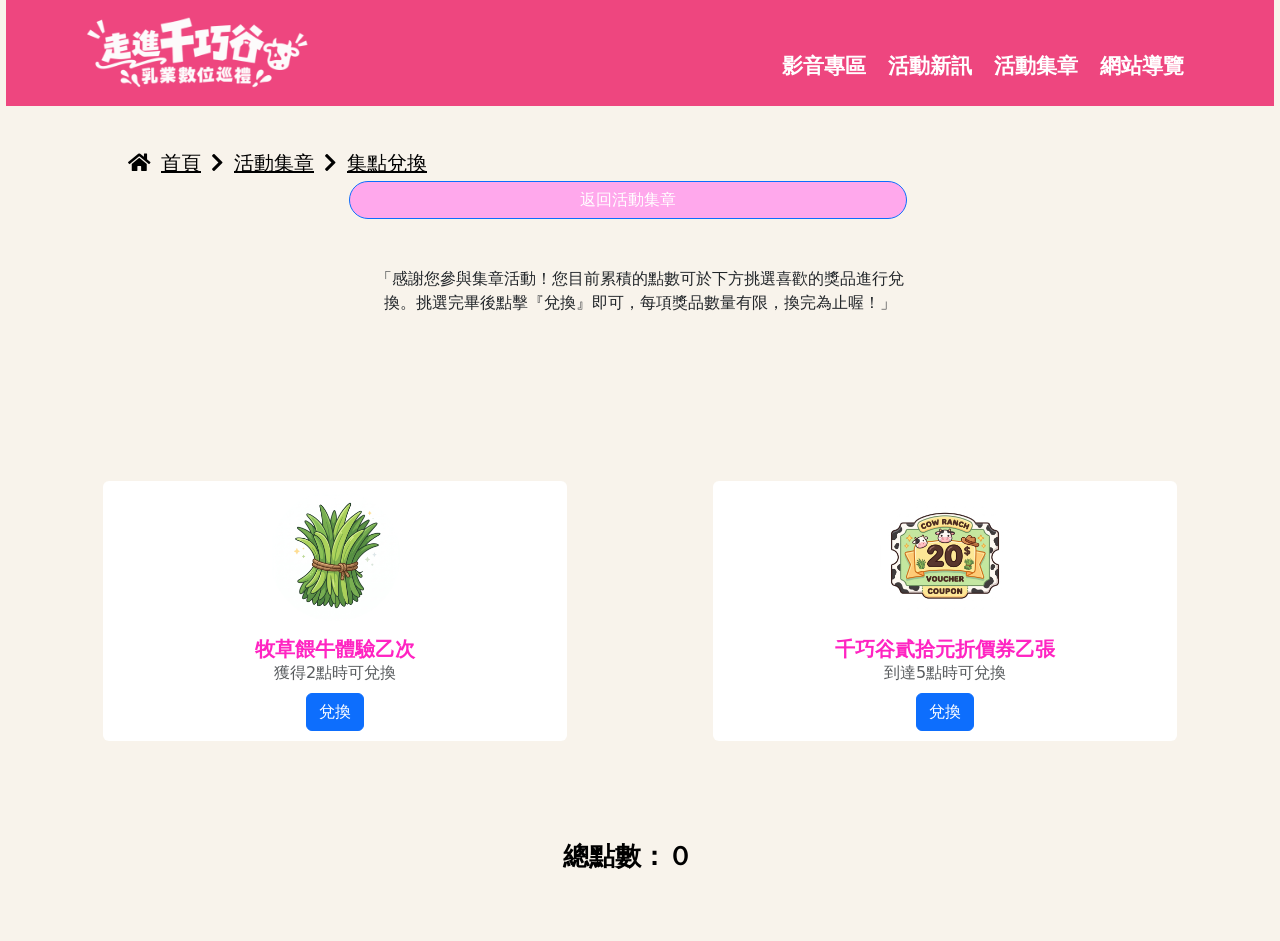
==== CollectSeals.html @ c620ddb9 "Add files via upload" ====
<!DOCTYPE html>
<html data-bs-theme="light" lang="zh">

<head>
    <meta charset="utf-8">
    <meta name="viewport" content="width=device-width, initial-scale=1.0, shrink-to-fit=no">
    <title>test</title>
    <link rel="stylesheet" href="assets/bootstrap/css/bootstrap.min.css">
    <link rel="stylesheet" href="https://fonts.googleapis.com/css?family=Alatsi&amp;display=swap">
    <link rel="stylesheet" href="https://fonts.googleapis.com/css?family=Aoboshi+One&amp;display=swap">
    <link rel="stylesheet" href="assets/css/Font%20Awesome%205%20Brands.css">
    <link rel="stylesheet" href="assets/css/Font%20Awesome%205%20Free.css">
    <link rel="stylesheet" href="assets/fonts/fontawesome-all.min.css">
    <link rel="stylesheet" href="assets/css/bootstrap/css/bootstrap.min.css">
    <link rel="stylesheet" href="assets/css/fonts/fontawesome-all.min.css">
    <link rel="stylesheet" href="assets/css/css/Hero-Clean-images.css">
    <link rel="stylesheet" href="assets/css/css/Navigation-Menu.css">
    <link rel="stylesheet" href="assets/css/Navbar-Right-Links-icons.css">
    <link rel="stylesheet" href="assets/css/Team-images.css">
</head>

<body style="background: rgb(248,243,235);">
    <nav class="navbar navbar-expand-md py-3" style="background: rgb(238,70,127);width: 99vw;padding: 0;height: auto;border-color: rgb(244,47,47);margin-left: auto;margin-right: auto;">
        <div class="container"><a class="navbar-brand" href="https://martek720.com.tw/front/discount.html?id=23" style="padding: 0px;margin: 0px;"><img src="assets/img/BB528354-3C4B-4AE4-B248-786873.png" style="margin: auto;width: 100%;height: auto;" width="290" height="94"></a>
            <div class="collapse navbar-collapse" id="navcol-3">
                <ul class="navbar-nav ms-auto">
                    <li class="nav-item text-end d-xxl-flex justify-content-xxl-end" style="border-right-style:none;position:relative;display:block;font-family:'Aoboshi One', serif;color:#ffffff;margin:3px;margin-left:auto;text-align:right;font-size:21px;font-weight:bold;"><a class="nav-link text-end d-xxl-flex justify-content-xxl-end" href="https://martek720.com.tw/front/video.html?id=23" style="border-right-style:none;font-family:'Aoboshi One', serif;color:#ffffff;margin:3px;margin-left:auto;text-align:right;font-size:21px;font-weight:bold;">影音專區</a></li>
                    <li class="nav-item text-end d-xxl-flex justify-content-xxl-end" style="border-right-style:none;position:relative;display:block;font-family:'Aoboshi One', serif;color:#ffffff;margin:3px;margin-left:auto;text-align:right;font-size:21px;font-weight:bold;"><a class="nav-link text-end d-xxl-flex justify-content-xxl-end" href="https://martek720.com.tw/front/discount.html?id=23" style="border-right-style:none;font-family:'Aoboshi One', serif;color:#ffffff;margin:3px;margin-left:auto;text-align:right;font-size:21px;font-weight:bold;">活動新訊</a></li>
                    <li class="nav-item text-end d-xxl-flex justify-content-xxl-end" style="border-right-style:none;position:relative;display:block;font-family:'Aoboshi One', serif;color:#ffffff;margin:3px;margin-left:auto;text-align:right;font-size:21px;font-weight:bold;"><a class="nav-link text-end d-xxl-flex justify-content-xxl-end" href="index.html" style="border-right-style:none;font-family:'Aoboshi One', serif;color:#ffffff;text-align:right;margin:3px;margin-left:auto;font-size:21px;font-weight:bold;">活動集章</a></li>
                    <li class="nav-item text-end d-xxl-flex justify-content-xxl-end" style="border-right-style: none;position: relative;display: block;font-family: 'Aoboshi One', serif;color: #ffffff;margin: 3px;margin-left: auto;text-align: right;font-size: 21px;font-weight: bold;"><a class="nav-link active text-end d-xxl-flex justify-content-xxl-end" href="https://martek720.com.tw/front/sitemap.html?id=23" style="font-family:'Aoboshi One', serif;border-right-style:none;margin:3px;margin-left:auto;text-align:right;color:#ffffff;font-size:21px;font-weight:bold;">網站導覽</a></li>
                </ul>
            </div>
        </div>
    </nav>
    <div class="row" style="height: 75px;background: rgba(255,255,255,0);border-color: rgba(255,255,255,0);width: 100vw;">
        <div class="col" style="width:70%;max-width:70%;margin-left:10%;margin-top:41px;background:rgba(255,255,255,0);border-color:rgba(255,255,255,0);"><i class="fas fa-home" style="color:rgb(0,0,0);font-size:20px;margin-right:10px;"></i><span style="width:30%;color:rgb(0,0,0);margin:0;height:30%;"><a href="https://martek720.com.tw/front/index.html?id=23" style="color:rgb(0,0,0);font-family:'Aoboshi One', serif;font-size:20px;">首頁</a></span><i class="fas fa-chevron-right" style="color:rgb(0,0,0);font-size:20px;margin-right:10px;margin-left:10px;"></i><a href="index.html" style="color:rgb(0,0,0);font-family:'Aoboshi One', serif;font-size:20px;">活動集章</a><i class="fas fa-chevron-right" style="color:rgb(0,0,0);font-size:20px;margin-right:10px;margin-left:10px;"></i><a href="index.html" style="color:rgb(0,0,0);font-family:'Aoboshi One', serif;font-size:20px;">集點兌換</a></div>
    </div>
    <div class="col">
        <div class="row" style="padding-right: 0;padding-left: 0;width: 100vw;">
            <div class="col" style="text-align: center;padding: 0;width: 100vw;">
                <div class="container">
                    <div class="row">
                        <div class="col"><a class="btn btn-primary" role="button" style="width: 50%;border-radius: 143px;background: rgb(255,168,236);" href="index.html">返回活動集章</a></div>
                    </div>
                </div>
            </div>
        </div>
    </div>
    <div class="container py-4 py-xl-5" style="padding: 0px;text-align: center;">
        <div class="row mb-4 mb-lg-5">
            <div class="col-md-8 col-xl-6 text-center mx-auto">
                <p class="w-lg-50">「感謝您參與集章活動！您目前累積的點數可於下方挑選喜歡的獎品進行兌換。挑選完畢後點擊『兌換』即可，每項獎品數量有限，換完為止喔！」</p>
            </div>
        </div>
    </div>
    <div class="row gy-4 row-cols-2 row-cols-md-4" style="text-align: center;margin: auto;padding: 30px;">
        <div class="col" style="margin-left: auto;margin-right: auto;width: 40%;">
            <div class="card border-0 shadow-none" style="padding: 10px;">
                <div class="card-body text-center d-flex flex-column align-items-center p-0"><img class="rounded-circle mb-3 fit-cover" width="130" height="130" src="assets/img/Gemini_Generated_Image_6zfkbk6zfkbk6zfk.jpg">
                    <h5 class="fw-bold card-title mb-0" style="color: rgb(255,36,194);">牧草餵牛體驗乙次</h5>
                    <p class="text-muted card-text mb-2" style="margin: 0;">獲得2點時可兌換</p>
                    <ul class="list-inline fs-6 text-muted w-100 mb-0">
                        <li class="list-inline-item text-center">
                            <div class="d-flex flex-column align-items-center"><button class="btn btn-primary" type="button" data-bs-toggle="modal" data-bs-target="#modalInstrucciones" style="margin: auto;">兌換</button>
                                <div class="row">
                                    <div class="col">
                                        <div class="modal fade" role="dialog" tabindex="-1" id="modalInstrucciones">
                                            <div class="modal-dialog" role="document">
                                                <div class="modal-content">
                                                    <div class="modal-header" style="padding: 20px;">
                                                        <h3 class="text-primary">牧草乙份</h3><button class="btn-close" type="button" aria-label="Close" data-bs-dismiss="modal"></button>
                                                    </div>
                                                    <div class="modal-body" style="padding: 20px;">
                                                        <div class="row">
                                                            <div class="col padMar margenesCajas">
                                                                <p class="margenesCajas text-center">是否要兌換</p>
                                                            </div>
                                                        </div>
                                                    </div>
                                                    <div class="modal-footer" style="padding: 20px;text-align: center;margin: auto;">
                                                        <div class="row">
                                                            <div class="col-12 col-sm-8 col-md-9 col-lg-9 col-xl-9" style="margin: auto;text-align: center;">
                                                                <p style="margin: auto;text-align: center;">兌換完成請出示畫面</p>
                                                            </div>
                                                            <div class="col-12 col-sm-2 col-md-3 col-lg-3 text-center"><a class="btn btn-primary" role="button" href="cow_grass.html" style="width: 160%;">兌換</a></div>
                                                        </div>
                                                    </div>
                                                </div>
                                            </div>
                                        </div>
                                    </div>
                                </div>
                            </div>
                        </li>
                    </ul>
                </div>
            </div>
        </div>
        <div class="col" style="margin-right: auto;margin-left: auto;width: 40%;">
            <div class="card border-0 shadow-none" style="margin-right: auto;margin-left: auto;padding: 10px;">
                <div class="card-body text-center d-flex flex-column align-items-center p-0"><img class="rounded-circle mb-3 fit-cover" width="130" height="130" src="assets/img/Gemini_Generated_Image_sua3kmsua3kmsua3.jpg">
                    <h5 class="fw-bold card-title mb-0" style="color: rgb(255,36,194);">千巧谷貳拾元折價券乙張</h5>
                    <p class="text-muted card-text mb-2">到達5點時可兌換</p>
                    <ul class="list-inline fs-6 text-muted w-100 mb-0">
                        <li class="list-inline-item text-center">
                            <div class="d-flex flex-column align-items-center"><button class="btn btn-primary" type="button" data-bs-toggle="modal" data-bs-target="#modalInstrucciones-2" style="margin: auto;">兌換</button>
                                <div class="row">
                                    <div class="col">
                                        <div class="modal fade" role="dialog" tabindex="-1" id="modalInstrucciones-2">
                                            <div class="modal-dialog" role="document">
                                                <div class="modal-content">
                                                    <div class="modal-header" style="padding: 20px;">
                                                        <h3 class="text-primary">折價卷乙份</h3><button class="btn-close" type="button" aria-label="Close" data-bs-dismiss="modal"></button>
                                                    </div>
                                                    <div class="modal-body" style="padding: 20px;">
                                                        <div class="row">
                                                            <div class="col padMar margenesCajas">
                                                                <p class="margenesCajas text-center">是否要兌換</p>
                                                            </div>
                                                        </div>
                                                    </div>
                                                    <div class="modal-footer" style="padding: 20px;text-align: center;margin: auto;">
                                                        <div class="row">
                                                            <div class="col-12 col-sm-8 col-md-9 col-lg-9 col-xl-9" style="margin: auto;text-align: center;">
                                                                <p style="margin: auto;text-align: center;">兌換完成請出示畫面</p>
                                                            </div>
                                                            <div class="col-12 col-sm-2 col-md-3 col-lg-3 text-center"><a class="btn btn-primary" role="button" style="width: 160%;margin: auto;" href="cow_cash20.html">兌換</a></div>
                                                        </div>
                                                    </div>
                                                </div>
                                            </div>
                                        </div>
                                    </div>
                                </div>
                            </div>
                        </li>
                    </ul>
                </div>
            </div>
        </div>
    </div>
    <div class="row" style="padding-right: 0;padding-left: 0;width: 100vw;">
        <div class="col-md-4" style="width: 20%;font-weight: bold;height: auto;text-align: center;margin-right: auto;margin-left: auto;">
            <h1 style="color: rgb(0,0,0);width: 100%;font-weight: bold;font-size: 160%;text-align: center;margin-top: 30%;margin-bottom: 30%;margin-right: auto;">總點數：０</h1>
        </div>
    </div>
    <script src="assets/bootstrap/js/bootstrap.min.js"></script>
    <script src="assets/js/bootstrap.min.js"></script>
</body>

</html>
---- assets/css/css/Hero-Clean-images.css ----
.fit-cover {
  object-fit: cover;
}
---- assets/css/css/Navigation-Menu.css ----
.nav.navbar-nav.main-nav {
  display: block;
  margin: 0 auto;
  width: 100%;
  max-width: 1000px;
}

.nav.navbar-nav.main-nav {
  list-style: disc outside;
  list-style-type: disc;
  list-style-position: outside;
  list-style-image: initial;
  width: 100%;
  padding: 0;
  margin: 0;
  text-align: center;
}

.navbar-nav > li {
  list-style-type: none;
  float: right;
  padding: 0;
  line-height: 50px;
  height: 50px;
  margin: 0;
}

.navbar.navbar-default {
  background: black;
}

.navbar-default .navbar-nav > li > a {
  color: white;
}

.navbar-default .navbar-nav > li > a:hover {
  background: #f64c3b;
  color: #fff;
  text-decoration: none;
}

.navbar-default .navbar-nav > li > a:focus, .navbar-default .navbar-nav > li > a:hover {
  color: #f4e7e7;
  background: #f64c3b;
  text-decoration: none;
  font-size: 13px;
  font-weight: 400;
  display: inline-block;
  margin: 0;
  text-align: center;
  transition: all .3s;
}

a:active {
  background: red;
}
---- assets/css/Navbar-Right-Links-icons.css ----
.bs-icon {
  --bs-icon-size: .75rem;
  display: flex;
  flex-shrink: 0;
  justify-content: center;
  align-items: center;
  font-size: var(--bs-icon-size);
  width: calc(var(--bs-icon-size) * 2);
  height: calc(var(--bs-icon-size) * 2);
  color: var(--bs-primary);
}

.bs-icon-xs {
  --bs-icon-size: 1rem;
  width: calc(var(--bs-icon-size) * 1.5);
  height: calc(var(--bs-icon-size) * 1.5);
}

.bs-icon-sm {
  --bs-icon-size: 1rem;
}

.bs-icon-md {
  --bs-icon-size: 1.5rem;
}

.bs-icon-lg {
  --bs-icon-size: 2rem;
}

.bs-icon-xl {
  --bs-icon-size: 2.5rem;
}

.bs-icon.bs-icon-primary {
  color: var(--bs-white);
  background: var(--bs-primary);
}

.bs-icon.bs-icon-primary-light {
  color: var(--bs-primary);
  background: rgba(var(--bs-primary-rgb), .2);
}

.bs-icon.bs-icon-semi-white {
  color: var(--bs-primary);
  background: rgba(255, 255, 255, .5);
}

.bs-icon.bs-icon-rounded {
  border-radius: .5rem;
}

.bs-icon.bs-icon-circle {
  border-radius: 50%;
}
---- assets/css/Team-images.css ----
.fit-cover {
  object-fit: cover;
}
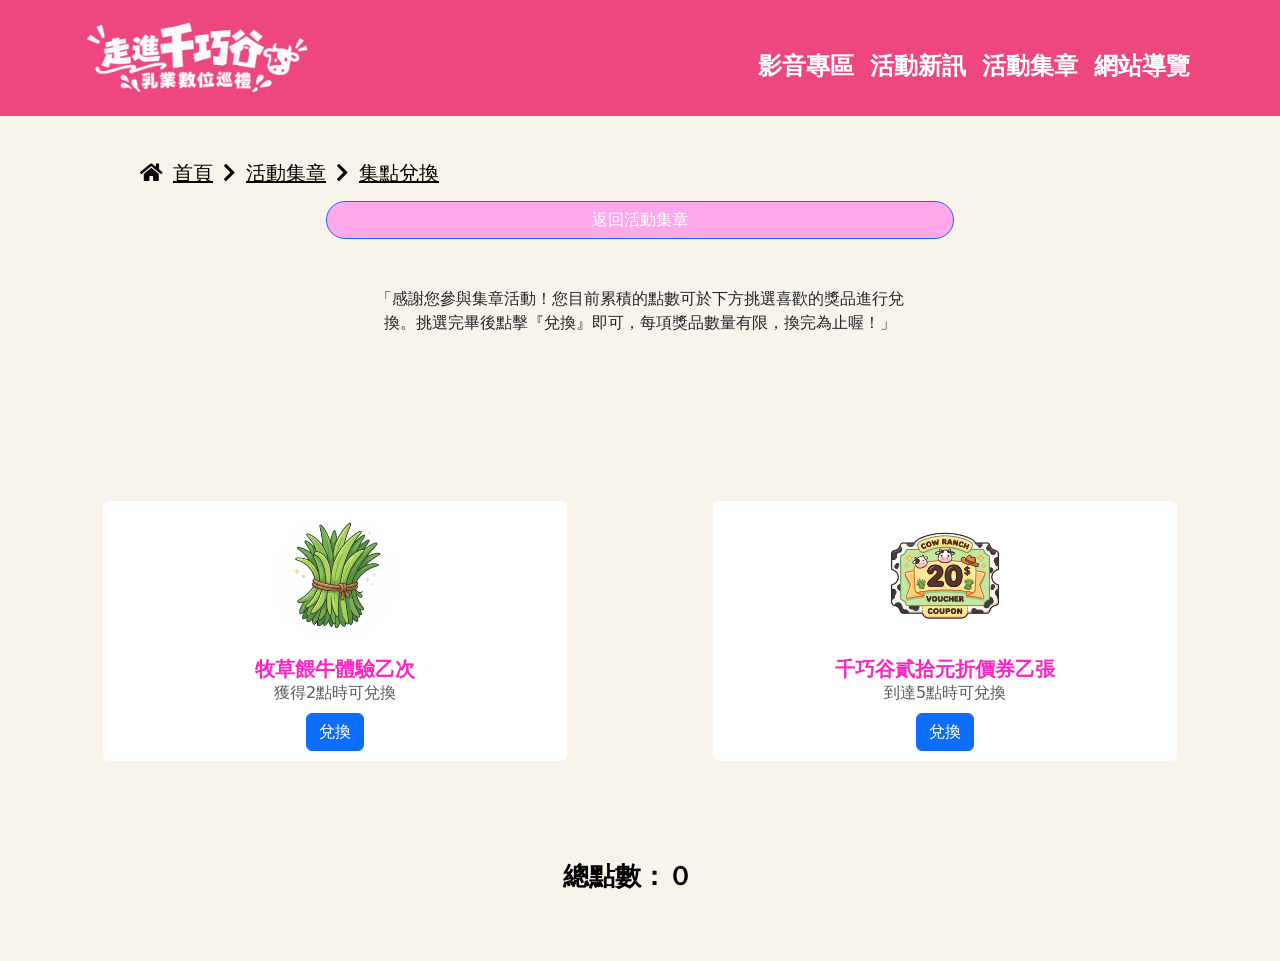
==== commit eb37bdfa: "Add files via upload" ====
--- a/CollectSeals.html
+++ b/CollectSeals.html
@@ -4,7 +4,14 @@
 <head>
     <meta charset="utf-8">
     <meta name="viewport" content="width=device-width, initial-scale=1.0, shrink-to-fit=no">
-    <title>test</title>
+    <title>走進千巧谷</title>
+    <link rel="icon" type="image/png" sizes="2205x2205" href="assets/img/BB53C16165.png">
+    <link rel="icon" type="image/png" sizes="2205x2205" href="assets/img/BB53C16165.png" media="(prefers-color-scheme: dark)">
+    <link rel="icon" type="image/png" sizes="2205x2205" href="assets/img/BB53C16165.png">
+    <link rel="icon" type="image/png" sizes="2205x2205" href="assets/img/BB53C16165.png" media="(prefers-color-scheme: dark)">
+    <link rel="icon" type="image/png" sizes="2205x2205" href="assets/img/BB53C16165.png">
+    <link rel="icon" type="image/png" sizes="2205x2205" href="assets/img/BB53C16165.png">
+    <link rel="icon" type="image/png" sizes="2205x2205" href="assets/img/BB53C16165.png">
     <link rel="stylesheet" href="assets/bootstrap/css/bootstrap.min.css">
     <link rel="stylesheet" href="https://fonts.googleapis.com/css?family=Alatsi&amp;display=swap">
     <link rel="stylesheet" href="https://fonts.googleapis.com/css?family=Aoboshi+One&amp;display=swap">
@@ -20,31 +27,23 @@
 </head>
 
 <body style="background: rgb(248,243,235);">
-    <nav class="navbar navbar-expand-md py-3" style="background: rgb(238,70,127);width: 99vw;padding: 0;height: auto;border-color: rgb(244,47,47);margin-left: auto;margin-right: auto;">
-        <div class="container"><a class="navbar-brand" href="https://martek720.com.tw/front/discount.html?id=23" style="padding: 0px;margin: 0px;"><img src="assets/img/BB528354-3C4B-4AE4-B248-786873.png" style="margin: auto;width: 100%;height: auto;" width="290" height="94"></a>
-            <div class="collapse navbar-collapse" id="navcol-3">
+    <nav class="navbar navbar-expand-md py-3" style="background: rgb(238,70,127);">
+        <div class="container"><a class="navbar-brand d-flex align-items-center" href="#"><img src="assets/img/BB528354-3C4B-4AE4-B248-786873.png" style="margin: auto;width: 100%;height: auto;" width="290" height="94"></a><button data-bs-toggle="collapse" class="navbar-toggler" data-bs-target="#navcol-2"><span class="visually-hidden">Toggle navigation</span><span class="navbar-toggler-icon"></span></button>
+            <div class="collapse navbar-collapse" id="navcol-2">
                 <ul class="navbar-nav ms-auto">
-                    <li class="nav-item text-end d-xxl-flex justify-content-xxl-end" style="border-right-style:none;position:relative;display:block;font-family:'Aoboshi One', serif;color:#ffffff;margin:3px;margin-left:auto;text-align:right;font-size:21px;font-weight:bold;"><a class="nav-link text-end d-xxl-flex justify-content-xxl-end" href="https://martek720.com.tw/front/video.html?id=23" style="border-right-style:none;font-family:'Aoboshi One', serif;color:#ffffff;margin:3px;margin-left:auto;text-align:right;font-size:21px;font-weight:bold;">影音專區</a></li>
-                    <li class="nav-item text-end d-xxl-flex justify-content-xxl-end" style="border-right-style:none;position:relative;display:block;font-family:'Aoboshi One', serif;color:#ffffff;margin:3px;margin-left:auto;text-align:right;font-size:21px;font-weight:bold;"><a class="nav-link text-end d-xxl-flex justify-content-xxl-end" href="https://martek720.com.tw/front/discount.html?id=23" style="border-right-style:none;font-family:'Aoboshi One', serif;color:#ffffff;margin:3px;margin-left:auto;text-align:right;font-size:21px;font-weight:bold;">活動新訊</a></li>
-                    <li class="nav-item text-end d-xxl-flex justify-content-xxl-end" style="border-right-style:none;position:relative;display:block;font-family:'Aoboshi One', serif;color:#ffffff;margin:3px;margin-left:auto;text-align:right;font-size:21px;font-weight:bold;"><a class="nav-link text-end d-xxl-flex justify-content-xxl-end" href="index.html" style="border-right-style:none;font-family:'Aoboshi One', serif;color:#ffffff;text-align:right;margin:3px;margin-left:auto;font-size:21px;font-weight:bold;">活動集章</a></li>
-                    <li class="nav-item text-end d-xxl-flex justify-content-xxl-end" style="border-right-style: none;position: relative;display: block;font-family: 'Aoboshi One', serif;color: #ffffff;margin: 3px;margin-left: auto;text-align: right;font-size: 21px;font-weight: bold;"><a class="nav-link active text-end d-xxl-flex justify-content-xxl-end" href="https://martek720.com.tw/front/sitemap.html?id=23" style="font-family:'Aoboshi One', serif;border-right-style:none;margin:3px;margin-left:auto;text-align:right;color:#ffffff;font-size:21px;font-weight:bold;">網站導覽</a></li>
+                    <li class="nav-item" style="width: 30%;"><a class="nav-link active fs-4" href="https://martek720.com.tw/front/video.html?id=23" style="color: #ffffff;font-weight: bold;">影音專區</a></li>
+                    <li class="nav-item" style="color: #ffffff;font-weight: bold;width: 30%;"><a class="nav-link fs-4" href="https://martek720.com.tw/front/discount.html?id=23" style="color: #ffffff;font-weight: bold;">活動新訊</a></li>
+                    <li class="nav-item" style="color: #ffffff;font-weight: bold;width: 30%;"><a class="nav-link fs-4" href="index.html" style="color: #ffffff;font-weight: bold;">活動集章</a></li>
+                    <li class="nav-item" style="color: #ffffff;font-weight: bold;width: 30%;"><a class="nav-link fs-4" href="https://martek720.com.tw/front/sitemap.html?id=23" style="color: #ffffff;font-weight: bold;">網站導覽</a></li>
                 </ul>
             </div>
         </div>
     </nav>
-    <div class="row" style="height: 75px;background: rgba(255,255,255,0);border-color: rgba(255,255,255,0);width: 100vw;">
-        <div class="col" style="width:70%;max-width:70%;margin-left:10%;margin-top:41px;background:rgba(255,255,255,0);border-color:rgba(255,255,255,0);"><i class="fas fa-home" style="color:rgb(0,0,0);font-size:20px;margin-right:10px;"></i><span style="width:30%;color:rgb(0,0,0);margin:0;height:30%;"><a href="https://martek720.com.tw/front/index.html?id=23" style="color:rgb(0,0,0);font-family:'Aoboshi One', serif;font-size:20px;">首頁</a></span><i class="fas fa-chevron-right" style="color:rgb(0,0,0);font-size:20px;margin-right:10px;margin-left:10px;"></i><a href="index.html" style="color:rgb(0,0,0);font-family:'Aoboshi One', serif;font-size:20px;">活動集章</a><i class="fas fa-chevron-right" style="color:rgb(0,0,0);font-size:20px;margin-right:10px;margin-left:10px;"></i><a href="index.html" style="color:rgb(0,0,0);font-family:'Aoboshi One', serif;font-size:20px;">集點兌換</a></div>
+    <div class="row" style="background: rgba(255,255,255,0);border-color: rgba(255,255,255,0);width: 100%;margin: auto;margin-bottom: 14px;">
+        <div class="col" style="width:70%;max-width:70%;margin-left:10%;margin-top:41px;background:rgba(255,255,255,0);border-color:rgba(255,255,255,0);"><i class="fas fa-home" style="color:rgb(0,0,0);font-size:20px;margin-right:10px;"></i><span style="width:30%;color:rgb(0,0,0);margin:0;height:30%;"><a href="https://martek720.com.tw/front/index.html?id=23" style="color:rgb(0,0,0);font-family:'Aoboshi One', serif;font-size:20px;">首頁</a></span><i class="fas fa-chevron-right" style="color:rgb(0,0,0);font-size:20px;margin-right:10px;margin-left:10px;"></i><a href="index.html" style="color:rgb(0,0,0);font-family:'Aoboshi One', serif;font-size:20px;">活動集章</a><i class="fas fa-chevron-right" style="color:rgb(0,0,0);font-size:20px;margin-right:10px;margin-left:10px;"></i><a href="CollectSeals.html" style="color:rgb(0,0,0);font-family:'Aoboshi One', serif;font-size:20px;">集點兌換</a></div>
     </div>
-    <div class="col">
-        <div class="row" style="padding-right: 0;padding-left: 0;width: 100vw;">
-            <div class="col" style="text-align: center;padding: 0;width: 100vw;">
-                <div class="container">
-                    <div class="row">
-                        <div class="col"><a class="btn btn-primary" role="button" style="width: 50%;border-radius: 143px;background: rgb(255,168,236);" href="index.html">返回活動集章</a></div>
-                    </div>
-                </div>
-            </div>
-        </div>
+    <div class="row" style="margin: auto;text-align: center;">
+        <div class="col"><a class="btn btn-primary" role="button" style="width: 50%;border-radius: 143px;background: rgb(255,168,236);margin: auto;" href="index.html">返回活動集章</a></div>
     </div>
     <div class="container py-4 py-xl-5" style="padding: 0px;text-align: center;">
         <div class="row mb-4 mb-lg-5">
